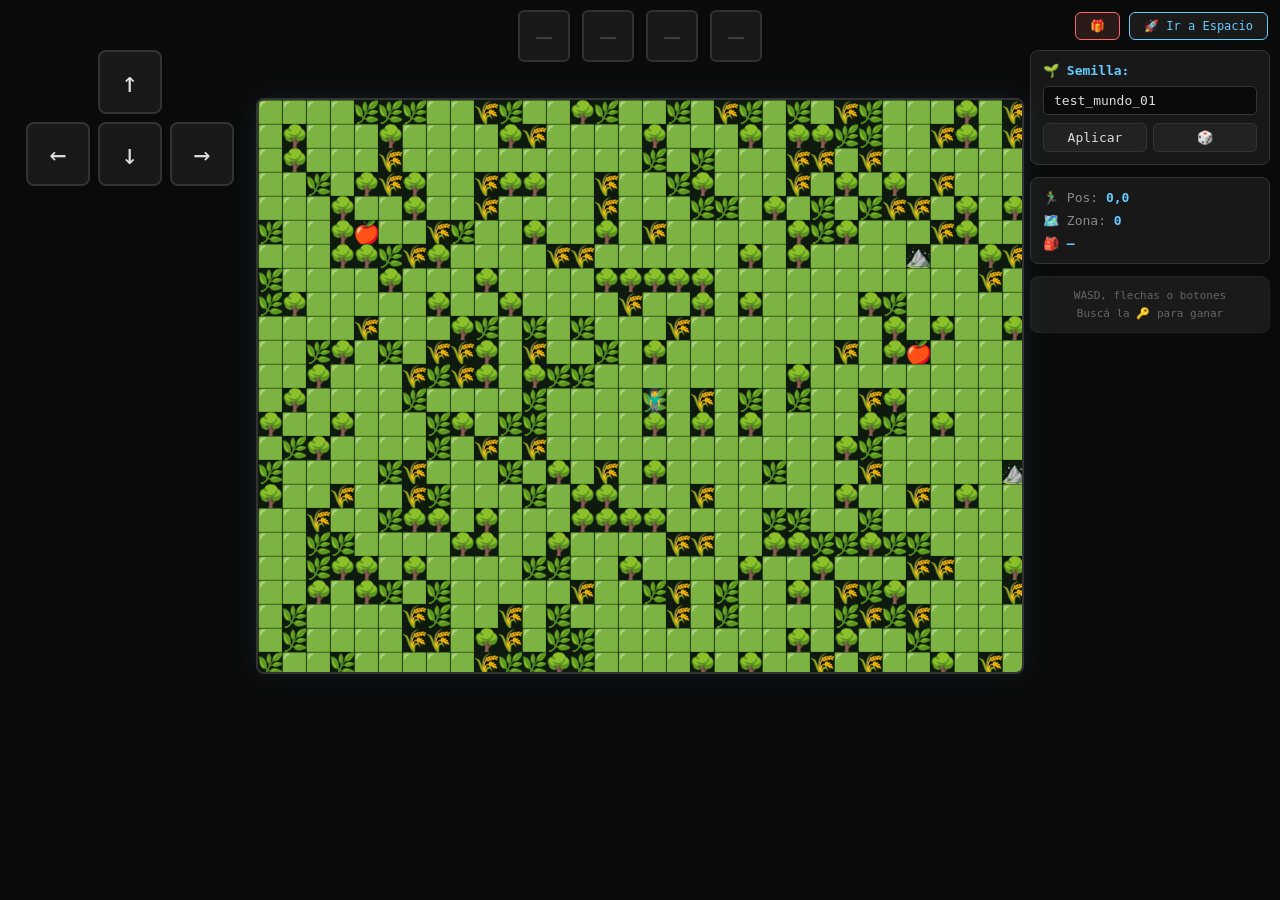
==== index.html @ f00f6231 "v2.4.2-alpha: sistema de efectos visuales genéricos" ====
<!DOCTYPE html>
<html lang="es">
<head>
<meta charset="UTF-8">
<title>Roguelike · v2.0-alpha</title>
<link rel="stylesheet" href="css/estilo.css">
</head>
<body>
<button id="btn-tema" title="Cambiar tema">🌍 Tema: Tierra</button>
<button id="btn-cheat" title="Cheat: cargar/limpiar equipables">🎁</button>

<!-- ═══════════════════════════════════════════════════════════ -->
<!--  LAYOUT PRINCIPAL: 3 columnas (20% / 60% / 20%)             -->
<!-- ═══════════════════════════════════════════════════════════ -->
<div id="layout">

  <!-- ─── Columna izquierda: botones de movimiento ─── -->
  <div id="col-izquierda">
    <div id="botones-movimiento">
      <div class="fila">
        <button class="btn-mover" data-dir="arriba">↑</button>
      </div>
      <div class="fila">
        <button class="btn-mover" data-dir="izquierda">←</button>
        <button class="btn-mover" data-dir="abajo">↓</button>
        <button class="btn-mover" data-dir="derecha">→</button>
      </div>
    </div>
  </div>

  <!-- ─── Columna centro: objetos arriba, mapa, barra abajo ─── -->
  <div id="col-centro">

    <!-- Slots de objetos equipados (arriba del mapa) -->
    <div id="slots-equipados">
      <div class="slot-equipado" id="slot-hacha">—</div>
      <div class="slot-equipado" id="slot-pico">—</div>
      <div class="slot-equipado" id="slot-linterna">—</div>
      <div class="slot-equipado" id="slot-barco">—</div>
    </div>

          <!-- Barra de stamina (rotura) -->
    <div id="barra-stamina">
      <div id="barra-stamina-relleno"></div>
    </div>

    <!-- Mapa (viewport) -->
    <div id="pantalla">
      <div id="mapa"></div>
      <div id="jugador-fijo"></div>
    </div>

  </div>

  <!-- ─── Columna derecha: semilla + HUD ─── -->
  <div id="col-derecha">

    <!-- Semilla -->
    <div id="controles-semilla">
      <label>🌱 Semilla:</label>
      <input id="input-semilla" type="text" value="test_mundo_01" size="18">
      <div class="botones-semilla">
        <button id="btn-aplicar">Aplicar</button>
        <button id="btn-random">🎲</button>
      </div>
    </div>

    <!-- HUD -->
    <div id="hud">
      <div>🏃‍♂️ Pos: <strong id="pos">0,0</strong></div>
      <div>🗺️ Zona: <strong id="zona">0</strong></div>
      <div>🎒 <strong id="inventario">—</strong></div>
    </div>

    <div id="ayuda">
  WASD, flechas o botones<br>
  <span id="ayuda-objetivo"></span>
</div>

  </div>

</div>

<!-- Overlay -->
<div id="overlay">
  <div class="titulo" id="ovTitulo"></div>
  <div class="subtitulo" id="ovSubtitulo"></div>
</div>

<script src="js/core/temas/tema-tierra.js"></script>
<script src="js/core/temas/tema-espacio.js"></script>
<script src="js/core/config.js"></script>
<script src="js/core/ruido.js"></script>
<script src="js/core/tiles.js"></script>
<script src="js/core/rng.js"></script>
<script src="js/world/biomas.js"></script>
<script src="js/world/mundo.js"></script>
<script src="js/systems/camara.js"></script>
<script src="js/core/estado.js"></script>
<script src="js/world/chunks.js"></script>
<script src="js/entities/items.js"></script>
<script src="js/entities/mobs.js"></script>
<script src="js/entities/enemigos.js"></script>
<script src="js/systems/efectos.js"></script>
<script src="js/ui/render.js"></script>
<script src="js/systems/ia.js"></script>
<script src="js/entities/jugador.js"></script>
<script src="js/ui/victoria.js"></script>
<script src="js/core/input.js"></script>
<script src="js/systems/rotura.js"></script>
<script src="js/systems/barco.js"></script>
<script src="js/systems/cheats.js"></script>
<script src="js/main.js"></script>

</body>
</html>
---- css/estilo.css ----
/* ═══════════════════════════════════════════════════════════════
   ESTILOS · Game_RPG
   ═══════════════════════════════════════════════════════════════ */

* { box-sizing: border-box; margin: 0; padding: 0; }

body {
  background: #0a0a0a;
  color: #ddd;
  font-family: monospace;
  min-height: 100vh;
  padding: 10px;
}

/* ═══════════════════════════════════════════════════════════════
   LAYOUT PRINCIPAL (3 columnas: 20% / 60% / 20%)
   ═══════════════════════════════════════════════════════════════ */
#layout {
  display: flex;
  gap: 12px;
  align-items: flex-start;
  justify-content: center;
  min-height: calc(100vh - 20px);
}

#col-izquierda {
  width: 20%;
  display: flex;
  align-items: center;
  justify-content: center;
  padding-top: 40px;
}

#col-centro {
  width: 60%;
  display: flex;
  flex-direction: column;
  align-items: center;
  gap: 12px;
}

#col-derecha {
  width: 20%;
  display: flex;
  flex-direction: column;
  gap: 12px;
  padding-top: 40px;
}

/* ═══════════════════════════════════════════════════════════════
   BOTONES DE MOVIMIENTO (rombo: ↑ arriba, ← ↓ → abajo)
   ═══════════════════════════════════════════════════════════════ */
#botones-movimiento {
  display: flex;
  flex-direction: column;
  align-items: center;
  gap: 8px;
}

#botones-movimiento .fila {
  display: flex;
  gap: 8px;
}

.btn-mover {
  width: 64px;
  height: 64px;
  background: #181818;
  color: #ddd;
  border: 2px solid #333;
  border-radius: 8px;
  font-size: 28px;
  font-family: monospace;
  cursor: pointer;
  transition: all 0.1s;
  user-select: none;
  display: flex;
  align-items: center;
  justify-content: center;
}

.btn-mover:hover {
  background: #2a2a2a;
  border-color: #6cf;
}

.btn-mover:active,
.btn-mover.activo {
  background: #2a2a2a;
  border-color: #6cf;
  color: #6cf;
  box-shadow: 0 0 12px rgba(100,200,255,0.6);
}

/* ═══════════════════════════════════════════════════════════════
   SLOTS DE EQUIPADOS (arriba del mapa)
   ═══════════════════════════════════════════════════════════════ */
#slots-equipados {
  display: flex;
  gap: 12px;
  justify-content: center;
}

.slot-equipado {
  width: 52px;
  height: 52px;
  background: #181818;
  border: 2px solid #333;
  border-radius: 6px;
  display: flex;
  align-items: center;
  justify-content: center;
  font-size: 26px;
  color: #444;
  transition: all 0.15s;
}

.slot-equipado.tiene {
  border-color: #6cf;
  box-shadow: 0 0 8px rgba(100,200,255,0.4);
  color: #ddd;
}

/* ═══════════════════════════════════════════════════════════════
   PANTALLA DEL MAPA
   ═══════════════════════════════════════════════════════════════ */

/* ═══════════════════════════════════════════════════════════════
   BARRA DE OBJETIVOS (abajo del mapa)
   ═══════════════════════════════════════════════════════════════ */
#barra-objetivos {
  display: flex;
  align-items: center;
  gap: 8px;
  font-size: 14px;
  color: #888;
  user-select: none;
}

#barra-objetivos .flecha {
  font-size: 20px;
  color: #f4a;
  min-width: 30px;
  text-align: center;
  opacity: 0;
  transition: opacity 0.2s;
}

#barra-objetivos .flecha.visible { opacity: 1; }

#barra-objetivos .slots {
  display: flex;
  gap: 4px;
}

#barra-objetivos .slot {
  width: 42px;
  height: 42px;
  background: #181818;
  border: 1px solid #333;
  border-radius: 5px;
  display: flex;
  align-items: center;
  justify-content: center;
  font-size: 22px;
  position: relative;
  transition: all 0.15s;
}

#barra-objetivos .slot.actual {
  background: #2a2a2a;
  border-color: #6cf;
  box-shadow: 0 0 8px rgba(100,200,255,0.4);
}

#barra-objetivos .slot.fuera {
  background: transparent;
  border-color: #1a1a1a;
  opacity: 0.3;
}

#barra-objetivos .slot .num {
  position: absolute;
  top: -8px;
  left: 50%;
  transform: translateX(-50%);
  font-size: 10px;
  color: #666;
  background: #0a0a0a;
  padding: 0 4px;
}

#barra-objetivos .slot.visitada::after {
  content: "";
  position: absolute;
  bottom: 3px;
  left: 50%;
  transform: translateX(-50%);
  width: 4px;
  height: 4px;
  background: #6cf;
  border-radius: 50%;
  opacity: 0.6;
}

/* ═══════════════════════════════════════════════════════════════
   CONTROLES DE SEMILLA (panel derecho)
   ═══════════════════════════════════════════════════════════════ */
#controles-semilla {
  display: flex;
  flex-direction: column;
  gap: 8px;
  padding: 12px;
  background: #181818;
  border: 1px solid #333;
  border-radius: 8px;
  font-size: 13px;
  color: #aaa;
}

#controles-semilla label {
  font-weight: bold;
  color: #6cf;
}

#controles-semilla input {
  background: #0a0a0a;
  color: #ddd;
  border: 1px solid #333;
  border-radius: 5px;
  padding: 6px 10px;
  font-family: monospace;
  font-size: 13px;
  width: 100%;
}

#controles-semilla input:focus {
  outline: none;
  border-color: #6cf;
  box-shadow: 0 0 6px rgba(100,200,255,0.4);
}

#controles-semilla .botones-semilla {
  display: flex;
  gap: 6px;
}

#controles-semilla button {
  flex: 1;
  background: #222;
  color: #ddd;
  border: 1px solid #333;
  border-radius: 5px;
  padding: 6px 12px;
  font-family: monospace;
  font-size: 13px;
  cursor: pointer;
  transition: all 0.15s;
}

#controles-semilla button:hover {
  background: #2a2a2a;
  border-color: #6cf;
  color: #6cf;
}

/* ═══════════════════════════════════════════════════════════════
   HUD (panel derecho)
   ═══════════════════════════════════════════════════════════════ */
#hud {
  display: flex;
  flex-direction: column;
  gap: 8px;
  padding: 12px;
  background: #181818;
  border: 1px solid #333;
  border-radius: 8px;
  font-size: 13px;
  color: #888;
}

#hud strong { color: #6cf; }

/* ═══════════════════════════════════════════════════════════════
   AYUDA (panel derecho)
   ═══════════════════════════════════════════════════════════════ */
#ayuda {
  padding: 10px;
    background: #1a1a1a;
  border: 1px solid #222;
  border-radius: 8px;
  font-size: 11px;
  color: #666;
  line-height: 1.6;
  text-align: center;
}

/* ═══════════════════════════════════════════════════════════════
   OVERLAY (transiciones, victoria, batalla)
   ═══════════════════════════════════════════════════════════════ */
#overlay {
  position: fixed;
  inset: 0;
  background: rgba(0,0,0,0.85);
  display: none;
  align-items: center;
  justify-content: center;
  flex-direction: column;
  z-index: 100;
  color: #fff;
  gap: 15px;
}

#overlay.visible { display: flex; }
#overlay .titulo    { font-size: 42px; }
#overlay .subtitulo { font-size: 18px; color: #aaa; }

/* ═══════════════════════════════════════════════════════════════
   BARRA DE STAMINA (ROTURA)
   ═══════════════════════════════════════════════════════════════ */
#barra-stamina {
  width: 100%;
  height: 12px;
  background: #181818;
  border: 2px solid #333;
  border-radius: 6px;
  overflow: hidden;
  visibility: hidden;   /* invisible pero ocupa espacio */
  opacity: 0;
  transition: opacity 0.15s;
}

#barra-stamina.visible {
  visibility: visible;
  opacity: 1;
}

#barra-stamina-relleno {
  height: 100%;
  width: 100%;
  background: linear-gradient(90deg, #6cf, #4a9);
  transition: width 0.05s linear;
}

/* ═══════════════════════════════════════════════════════════════
   VIEWPORT DEL MAPA (chunks 2D + cámara fluida)
   ═══════════════════════════════════════════════════════════════ */
#pantalla {
  position: relative;
  overflow: hidden;
  background: #111;
  border: 2px solid #333;
  border-radius: 8px;
  box-shadow: 0 0 30px rgba(100,200,255,0.1);
}

#mapa {
  position: absolute;
  top: 0;
  left: 0;
  display: grid;
  user-select: none;
  -webkit-user-select: none;
  will-change: transform;
}

#mapa .tile {
  display: flex;
  align-items: center;
  justify-content: center;
}

#jugador-fijo {
  position: absolute;
  display: flex;
  align-items: center;
  justify-content: center;
  pointer-events: none;
  z-index: 10;
  text-shadow: 0 0 6px rgba(100,200,255,0.8);
  user-select: none;
  -webkit-user-select: none;
}

#btn-tema {
  position: fixed;
  top: 12px;
  right: 12px;
  z-index: 1000;
  background: #1a1a1a;
  border: 1px solid #6cf;
  color: #6cf;
  padding: 6px 14px;
  border-radius: 6px;
  font-family: monospace;
  font-size: 12px;
  cursor: pointer;
  transition: all 0.15s;
}
#btn-tema:hover {
  background: #6cf;
  color: #0a0a0a;
  box-shadow: 0 0 10px rgba(102, 204, 255, 0.6);
}

#btn-cheat {
  position: fixed;
  top: 12px;
  right: 160px;
  z-index: 1000;
  background: #2a1a1a;
  border: 1px solid #f66;
  color: #f66;
  padding: 6px 14px;
  border-radius: 6px;
  font-family: monospace;
  font-size: 12px;
  cursor: pointer;
  transition: all 0.15s;
}
#btn-cheat:hover {
  background: #f66;
  color: #0a0a0a;
  box-shadow: 0 0 10px rgba(255, 102, 102, 0.6);
}

/* ═══════════════════════════════════════════════════════════════
   EFECTOS VISUALES GENÉRICOS (v2.4.2-alpha)
   ─────────────────────────────────────────────────────────────────
   Aplicados por el sistema de efectos (js/systems/efectos.js).
   El render consulta los efectos activos por coordenada (wx, wy)
   y agrega la clase CSS correspondiente a la celda.

   Clases disponibles:
     .efecto-ataque      → vibrar + parpadeo + destello rojo (~0.5s)
     .efecto-golpe       → vibrar + parpadeo lento (~1s)
     .efecto-recoger     → parpadeo rápido (0.3s)
     .efecto-danio       → vibrar + parpadeo + destello rojo (~0.5s)
     .efecto-glow        → halo celeste permanente
     .efecto-pulse       → pulsación permanente
   ═══════════════════════════════════════════════════════════════ */

/* ─── Vibrar: usa --vibrar-intensity (default 1) ─── */
@keyframes vibrar {
  0%, 100% { transform: translateX(0); }
  25%      { transform: translateX(calc(-4px * var(--vibrar-intensity, 1))); }
  75%      { transform: translateX(calc(4px * var(--vibrar-intensity, 1))); }
}

/* ─── Parpadeo: opacity ─── */
@keyframes parpadeo {
  0%, 100% { opacity: 1; }
  50%      { opacity: 0.2; }
}

/* ─── Destello rojo (daño / ataque) ─── */
@keyframes destello-rojo {
  0%   { filter: drop-shadow(0 0 0 red) brightness(1); }
  25%  { filter: drop-shadow(0 0 14px red) brightness(2); }
  50%  { filter: drop-shadow(0 0 0 red) brightness(1); }
  75%  { filter: drop-shadow(0 0 14px red) brightness(2); }
  100% { filter: drop-shadow(0 0 0 red) brightness(1); }
}

/* ─── Pulse (efectos permanentes) ─── */
@keyframes pulse {
  0%, 100% { transform: scale(1); }
  50%      { transform: scale(1.3); }
}

/* ─── Combinación: ATAQUE ─── */
.efecto-ataque {
  animation:
    vibrar 0.16s ease-in-out 3,
    parpadeo 0.16s ease-in-out 3,
    destello-rojo 0.5s ease-in-out;
  --vibrar-intensity: 1.5;
}

/* ─── Combinación: GOLPE (talar/picar) ─── */
.efecto-golpe {
  animation:
    vibrar 0.3s ease-in-out 3,
    parpadeo 0.3s ease-in-out 3;
  --vibrar-intensity: 1;
}

/* ─── Combinación: RECOGER ─── */
.efecto-recoger {
  animation: parpadeo 0.15s ease-in-out 2;
}

/* ─── Combinación: DAÑO AL JUGADOR ─── */
.efecto-danio {
  animation:
    vibrar 0.16s ease-in-out 3,
    parpadeo 0.16s ease-in-out 3,
    destello-rojo 0.5s ease-in-out;
  --vibrar-intensity: 1.8;
}

/* ─── Efectos permanentes ─── */
.efecto-glow {
  text-shadow: 0 0 8px #6cf, 0 0 16px #6cf, 0 0 24px #6cf;
}

.efecto-pulse {
  animation: pulse 1.2s ease-in-out infinite;
}

/* ═══════════════════════════════════════════════════════════════
   v2.4.2-alpha · Vibración suave + efecto de golpe en bucle
   ═══════════════════════════════════════════════════════════════ */

/* Vibrar más sutil: máximo 2px */
@keyframes vibrar-random {
  0%   { transform: translate(0, 0); }
  10%  { transform: translate(-2px, 1px); }
  20%  { transform: translate(2px, -1px); }
  30%  { transform: translate(-1px, 2px); }
  40%  { transform: translate(2px, -1px); }
  50%  { transform: translate(-2px, 1px); }
  60%  { transform: translate(1px, -2px); }
  70%  { transform: translate(-2px, 1px); }
  80%  { transform: translate(2px, -1px); }
  90%  { transform: translate(-1px, 2px); }
  100% { transform: translate(0, 0); }
}

/* ─── GOLPE (talar/picar) en bucle ───
   Se aplica al iniciar la rotura y se quita al terminar/cancelar.
   La animación se mantiene hasta que se quita la clase. */
.efecto-golpe-loop {
  animation:
    vibrar-random 0.4s ease-in-out infinite,
    parpadeo 0.4s ease-in-out infinite;
}

/* ─── Efectos de un solo uso (ataque, daño, etc.) ─── */
.efecto-ataque {
  animation:
    vibrar-random 0.16s ease-in-out 3,
    parpadeo 0.16s ease-in-out 3,
    destello-rojo 0.5s ease-in-out;
}
.efecto-danio {
  animation:
    vibrar-random 0.16s ease-in-out 3,
    parpadeo 0.16s ease-in-out 3,
    destello-rojo 0.5s ease-in-out;
}
.efecto-recoger {
  animation: parpadeo 0.15s ease-in-out 2;
}
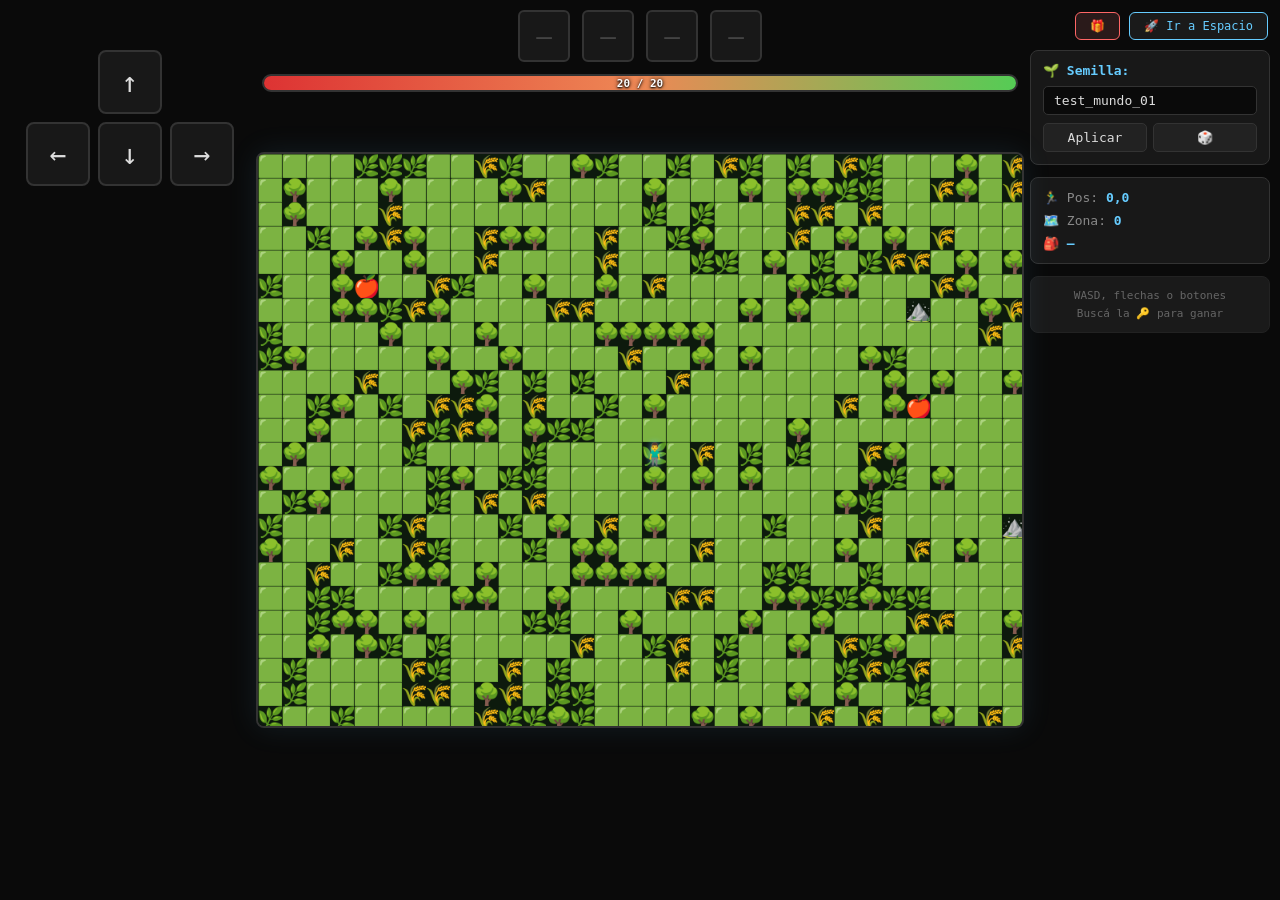
==== commit ac4bbcc4: "Preparado de interfaz de pelea" ====
--- a/index.html
+++ b/index.html
@@ -38,6 +38,17 @@
       <div class="slot-equipado" id="slot-linterna">—</div>
       <div class="slot-equipado" id="slot-barco">—</div>
     </div>
+
+<!-- Barra de HP (F28 · v2.5-alpha) -->
+<div id="barra-hp">
+  <div id="barra-hp-relleno"></div>
+  <span id="barra-hp-texto">20 / 20</span>
+</div>
+
+<!-- Barra de stamina (rotura) -->
+<div id="barra-stamina">
+  <div id="barra-stamina-relleno"></div>
+</div>
 
           <!-- Barra de stamina (rotura) -->
     <div id="barra-stamina">
--- a/css/estilo.css
+++ b/css/estilo.css
@@ -551,4 +551,133 @@
 }
 .efecto-recoger {
   animation: parpadeo 0.15s ease-in-out 2;
+}
+
+/* ═══════════════════════════════════════════════════════════════
+   BARRA DE HP (v2.5-alpha · F28)
+   ═══════════════════════════════════════════════════════════════ */
+#barra-hp {
+  width: 100%;
+  height: 18px;
+  background: #181818;
+  border: 2px solid #333;
+  border-radius: 9px;
+  overflow: hidden;
+  position: relative;
+  display: flex;
+  align-items: center;
+  justify-content: center;
+}
+
+#barra-hp-relleno {
+  position: absolute;
+  top: 0;
+  left: 0;
+  height: 100%;
+  width: 100%;
+  background: linear-gradient(90deg, #d33, #e85, #5c5);
+  transition: width 0.3s ease-out;
+  z-index: 1;
+}
+
+#barra-hp-texto {
+  position: relative;
+  z-index: 2;
+  font-family: monospace;
+  font-size: 11px;
+  font-weight: bold;
+  color: #fff;
+  text-shadow: 0 1px 2px #000, 0 0 4px #000;
+  pointer-events: none;
+  user-select: none;
+}
+
+/* ═══════════════════════════════════════════════════════════════
+   BARRA DE TIMING (v2.5-alpha · F28)
+   ═══════════════════════════════════════════════════════════════ */
+#barra-timing-overlay {
+  position: fixed;
+  inset: 0;
+  background: rgba(0, 0, 0, 0.7);
+  display: flex;
+  align-items: center;
+  justify-content: center;
+  z-index: 500;
+  font-family: monospace;
+  cursor: pointer;
+}
+
+#barra-timing-panel {
+  background: #111;
+  border: 2px solid #6cf;
+  border-radius: 12px;
+  padding: 24px 32px;
+  box-shadow: 0 0 32px rgba(102, 204, 255, 0.4);
+  min-width: 440px;
+  text-align: center;
+  transition: border-color 0.2s, box-shadow 0.2s;
+}
+
+#barra-timing-panel.perfecto {
+  border-color: #5c5;
+  box-shadow: 0 0 32px rgba(85, 204, 85, 0.7);
+}
+
+#barra-timing-panel.aceptable {
+  border-color: #e85;
+  box-shadow: 0 0 32px rgba(238, 136, 85, 0.7);
+}
+
+#barra-timing-panel.fallo {
+  border-color: #d33;
+  box-shadow: 0 0 32px rgba(221, 51, 51, 0.7);
+}
+
+#barra-timing-titulo {
+  font-size: 16px;
+  color: #6cf;
+  margin-bottom: 20px;
+  text-shadow: 0 0 8px rgba(102, 204, 255, 0.4);
+  font-weight: bold;
+}
+
+#barra-timing-barra {
+  position: relative;
+  width: 100%;
+  height: 40px;
+  background: #0a0a0a;
+  border: 2px solid #333;
+  border-radius: 6px;
+  overflow: hidden;
+  margin-bottom: 14px;
+  display: flex;
+}
+
+#barra-timing-barra .zona {
+  height: 100%;
+}
+
+.zona.roja-izq    { width: 25%; background: rgba(221, 51, 51, 0.6); }
+.zona.naranja-izq { width: 15%; background: rgba(238, 136, 85, 0.7); }
+.zona.verde       { width: 20%; background: rgba(85, 204, 85, 0.8); }
+.zona.naranja-der { width: 15%; background: rgba(238, 136, 85, 0.7); }
+.zona.roja-der    { width: 25%; background: rgba(221, 51, 51, 0.6); }
+
+#barra-timing-marcador {
+  position: absolute;
+  top: 0;
+  width: 4px;
+  height: 100%;
+  background: #fff;
+  box-shadow: 0 0 8px #fff, 0 0 16px #6cf;
+  left: 0%;
+  transform: translateX(-2px);
+  pointer-events: none;
+}
+
+#barra-timing-hint {
+  font-size: 10px;
+  color: #888;
+  text-transform: uppercase;
+  letter-spacing: 2px;
 }
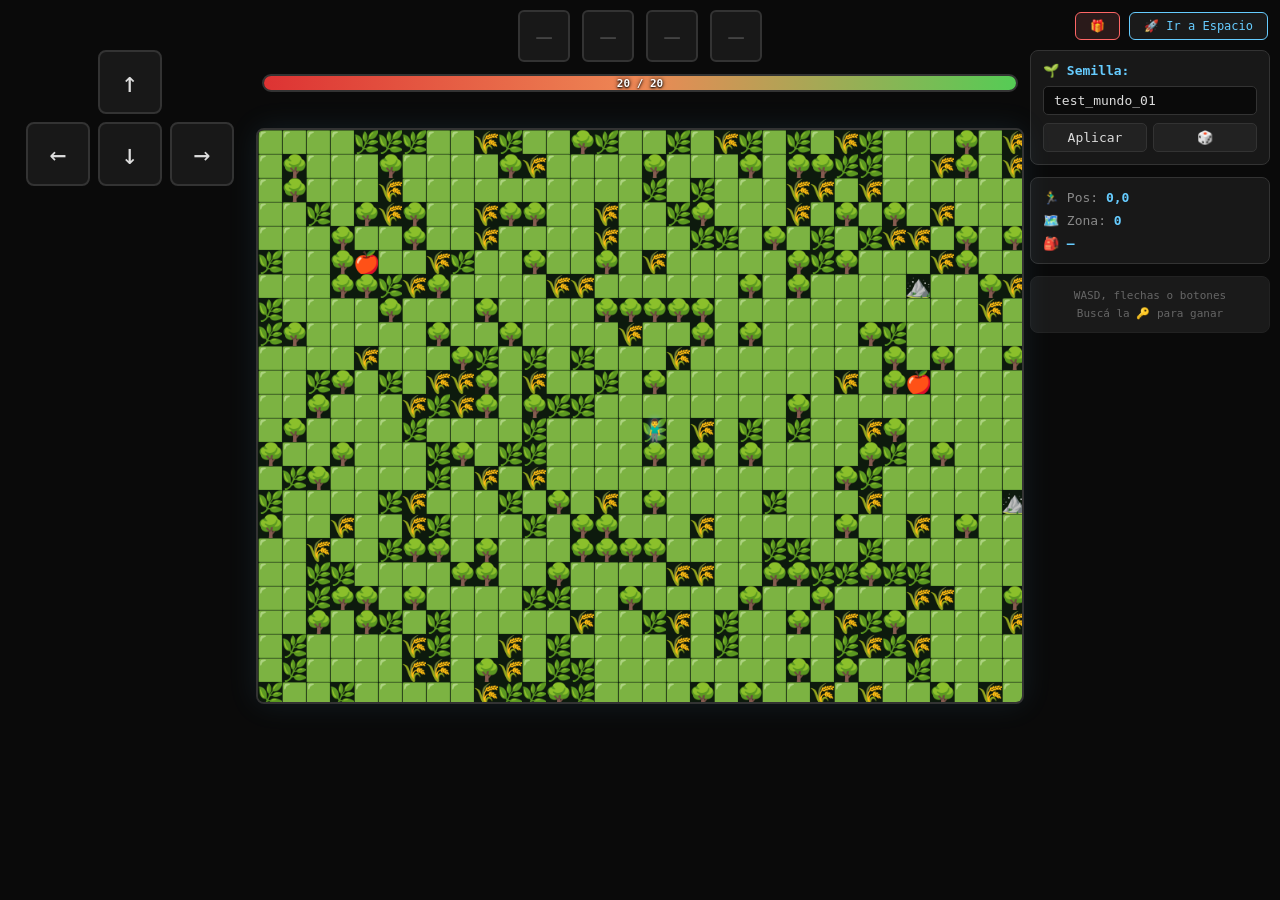
==== commit 11803708: "fix(F28.1): resuelve B6-B9 y actualiza docs a v2.5.1-alpha" ====
--- a/index.html
+++ b/index.html
@@ -2,7 +2,7 @@
 <html lang="es">
 <head>
 <meta charset="UTF-8">
-<title>Roguelike · v2.0-alpha</title>
+<title>Roguelike · v2.5.1-alpha</title>
 <link rel="stylesheet" href="css/estilo.css">
 </head>
 <body>
@@ -49,11 +49,6 @@
 <div id="barra-stamina">
   <div id="barra-stamina-relleno"></div>
 </div>
-
-          <!-- Barra de stamina (rotura) -->
-    <div id="barra-stamina">
-      <div id="barra-stamina-relleno"></div>
-    </div>
 
     <!-- Mapa (viewport) -->
     <div id="pantalla">
@@ -113,9 +108,12 @@
 <script src="js/entities/mobs.js"></script>
 <script src="js/entities/enemigos.js"></script>
 <script src="js/systems/efectos.js"></script>
+<script src="js/systems/barra-timing.js"></script>
 <script src="js/ui/render.js"></script>
 <script src="js/systems/ia.js"></script>
 <script src="js/entities/jugador.js"></script>
+<script src="js/ui/combate-ui.js"></script>
+<script src="js/systems/combate.js"></script>
 <script src="js/ui/victoria.js"></script>
 <script src="js/core/input.js"></script>
 <script src="js/systems/rotura.js"></script>
--- a/css/estilo.css
+++ b/css/estilo.css
@@ -604,7 +604,7 @@
   justify-content: center;
   z-index: 500;
   font-family: monospace;
-  cursor: pointer;
+  pointer-events: none;
 }
 
 #barra-timing-panel {
@@ -613,6 +613,8 @@
   border-radius: 12px;
   padding: 24px 32px;
   box-shadow: 0 0 32px rgba(102, 204, 255, 0.4);
+  pointer-events: auto;
+  cursor: pointer;
   min-width: 440px;
   text-align: center;
   transition: border-color 0.2s, box-shadow 0.2s;
@@ -680,4 +682,197 @@
   color: #888;
   text-transform: uppercase;
   letter-spacing: 2px;
+}
+/* ═══════════════════════════════════════════════════════════════
+   OVERLAY DE COMBATE (v2.5-alpha · F28 fase 4)
+   ═══════════════════════════════════════════════════════════════ */
+#combate-overlay {
+  position: fixed;
+  inset: 0;
+  background: rgba(0, 0, 0, 0.85);
+  display: flex;
+  align-items: center;
+  justify-content: center;
+  z-index: 400;
+  font-family: monospace;
+}
+
+#combate-panel {
+  background: #111;
+  border: 2px solid #6cf;
+  border-radius: 12px;
+  padding: 20px 28px;
+  box-shadow: 0 0 40px rgba(102, 204, 255, 0.4);
+  min-width: 560px;
+  max-width: 720px;
+  display: flex;
+  flex-direction: column;
+  gap: 20px;
+}
+
+/* ─── Header ─── */
+#combate-header {
+  display: flex;
+  justify-content: space-between;
+  align-items: center;
+  padding-bottom: 12px;
+  border-bottom: 1px solid #333;
+}
+
+#combate-titulo {
+  font-size: 18px;
+  color: #6cf;
+  font-weight: bold;
+  letter-spacing: 3px;
+  text-shadow: 0 0 8px rgba(102, 204, 255, 0.5);
+}
+
+#combate-btn-huir {
+  background: #1a1a1a;
+  border: 1px solid #f66;
+  color: #f66;
+  padding: 6px 14px;
+  border-radius: 6px;
+  font-family: monospace;
+  font-size: 12px;
+  cursor: pointer;
+  transition: all 0.15s;
+}
+
+#combate-btn-huir:hover {
+  background: #f66;
+  color: #0a0a0a;
+  box-shadow: 0 0 12px rgba(255, 102, 102, 0.6);
+}
+
+/* ─── Paneles jugador vs mob ─── */
+#combate-paneles {
+  display: flex;
+  align-items: center;
+  justify-content: space-around;
+  gap: 20px;
+}
+
+.combate-panel-lado {
+  flex: 1;
+  display: flex;
+  flex-direction: column;
+  align-items: center;
+  gap: 8px;
+  padding: 16px;
+  background: #0a0a0a;
+  border: 1px solid #333;
+  border-radius: 8px;
+}
+
+.combate-emoji {
+  font-size: 56px;
+  line-height: 1;
+  text-shadow: 0 0 12px rgba(102, 204, 255, 0.4);
+}
+
+.combate-nombre {
+  font-size: 13px;
+  color: #aaa;
+  text-transform: uppercase;
+  letter-spacing: 2px;
+}
+
+.combate-barra-hp {
+  width: 100%;
+  height: 14px;
+  background: #181818;
+  border: 2px solid #333;
+  border-radius: 7px;
+  overflow: hidden;
+}
+
+.combate-barra-hp-relleno {
+  height: 100%;
+  width: 100%;
+  background: linear-gradient(90deg, #d33, #e85, #5c5);
+  transition: width 0.3s ease-out;
+}
+
+.combate-hp-texto {
+  font-size: 12px;
+  color: #ddd;
+  font-weight: bold;
+}
+
+#combate-vs {
+  font-size: 28px;
+  color: #f4a;
+  font-weight: bold;
+  text-shadow: 0 0 12px rgba(255, 68, 170, 0.6);
+}
+
+/* ─── Mensaje ─── */
+#combate-mensaje {
+  text-align: center;
+  font-size: 14px;
+  color: #6cf;
+  padding: 12px;
+  background: #0a0a0a;
+  border: 1px solid #333;
+  border-radius: 6px;
+  min-height: 44px;
+  display: flex;
+  align-items: center;
+  justify-content: center;
+}
+
+/* ─── Contenedor del timing (futuro) ─── */
+#combate-timing-container {
+  min-height: 0;
+  /* Cuando se implemente F28 fase 5, se inyecta la barra acá */
+}
+/* ═══════════════════════════════════════════════════════════════
+   CONFIRMACIÓN DE HUIDA (F28)
+   ═══════════════════════════════════════════════════════════════ */
+#combate-confirmar-huida {
+  display: flex;
+  align-items: center;
+  gap: 12px;
+  justify-content: center;
+  flex-wrap: wrap;
+}
+
+#combate-confirmar-huida span {
+  color: #f66;
+  font-weight: bold;
+  font-size: 14px;
+}
+
+#combate-confirmar-huida button {
+  padding: 6px 14px;
+  border-radius: 6px;
+  font-family: monospace;
+  font-size: 12px;
+  cursor: pointer;
+  transition: all 0.15s;
+}
+
+.btn-combate-si {
+  background: #1a1a1a;
+  border: 1px solid #f66;
+  color: #f66;
+}
+
+.btn-combate-si:hover {
+  background: #f66;
+  color: #0a0a0a;
+  box-shadow: 0 0 12px rgba(255, 102, 102, 0.6);
+}
+
+.btn-combate-no {
+  background: #1a1a1a;
+  border: 1px solid #6cf;
+  color: #6cf;
+}
+
+.btn-combate-no:hover {
+  background: #6cf;
+  color: #0a0a0a;
+  box-shadow: 0 0 12px rgba(102, 204, 255, 0.6);
 }
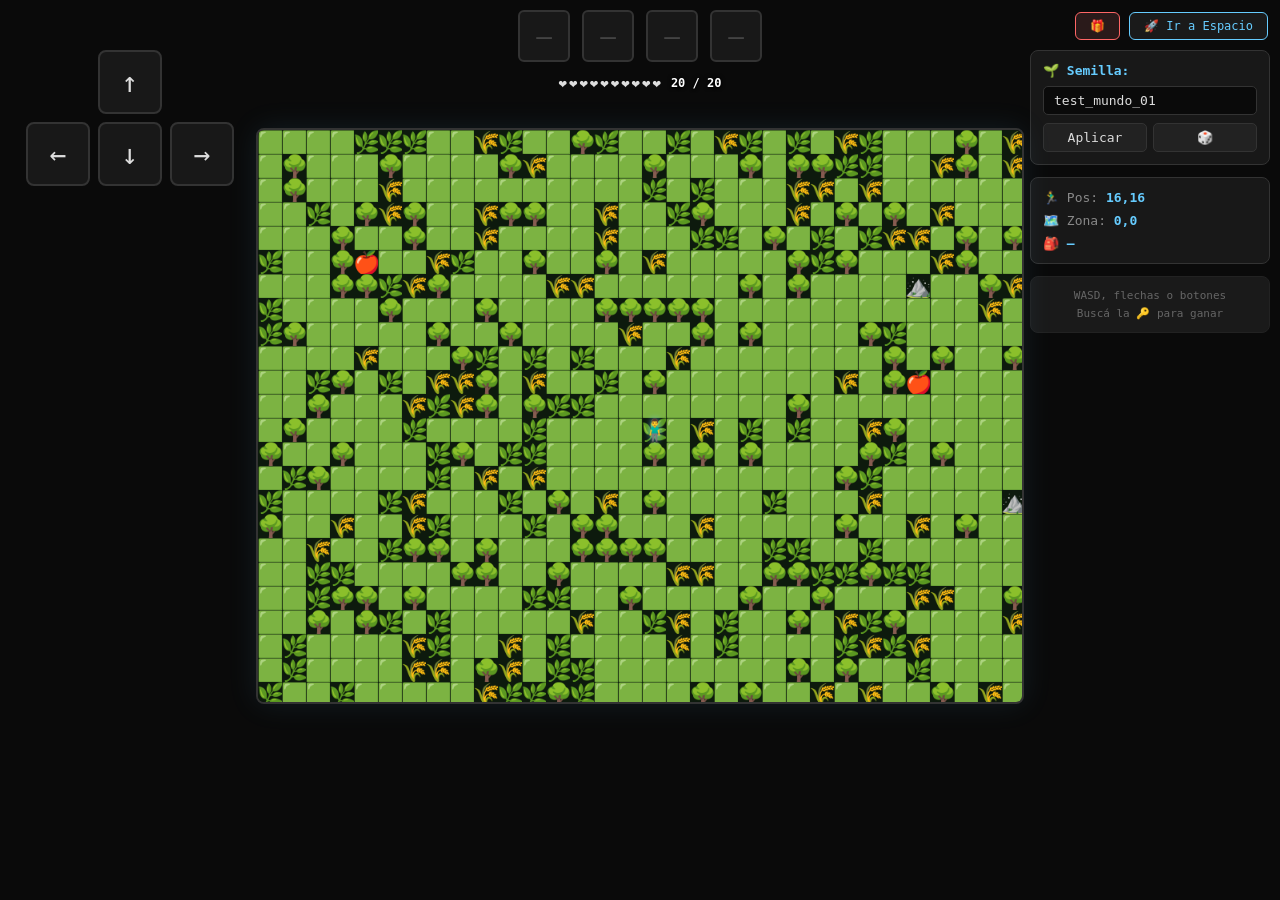
==== commit 61f75057: "feat(F28): completa fases 7-9, corazones y manzanas curativas" ====
--- a/index.html
+++ b/index.html
@@ -2,7 +2,7 @@
 <html lang="es">
 <head>
 <meta charset="UTF-8">
-<title>Roguelike · v2.5.1-alpha</title>
+<title>Roguelike · v2.6-alpha</title>
 <link rel="stylesheet" href="css/estilo.css">
 </head>
 <body>
@@ -39,10 +39,10 @@
       <div class="slot-equipado" id="slot-barco">—</div>
     </div>
 
-<!-- Barra de HP (F28 · v2.5-alpha) -->
-<div id="barra-hp">
-  <div id="barra-hp-relleno"></div>
-  <span id="barra-hp-texto">20 / 20</span>
+<!-- Corazones de HP (F28 fase 9) -->
+<div id="hp-corazones" aria-label="Vida del jugador">
+  <div id="hp-corazones-iconos"></div>
+  <span id="hp-corazones-numero">20 / 20</span>
 </div>
 
 <!-- Barra de stamina (rotura) -->
--- a/css/estilo.css
+++ b/css/estilo.css
@@ -554,45 +554,6 @@
 }
 
 /* ═══════════════════════════════════════════════════════════════
-   BARRA DE HP (v2.5-alpha · F28)
-   ═══════════════════════════════════════════════════════════════ */
-#barra-hp {
-  width: 100%;
-  height: 18px;
-  background: #181818;
-  border: 2px solid #333;
-  border-radius: 9px;
-  overflow: hidden;
-  position: relative;
-  display: flex;
-  align-items: center;
-  justify-content: center;
-}
-
-#barra-hp-relleno {
-  position: absolute;
-  top: 0;
-  left: 0;
-  height: 100%;
-  width: 100%;
-  background: linear-gradient(90deg, #d33, #e85, #5c5);
-  transition: width 0.3s ease-out;
-  z-index: 1;
-}
-
-#barra-hp-texto {
-  position: relative;
-  z-index: 2;
-  font-family: monospace;
-  font-size: 11px;
-  font-weight: bold;
-  color: #fff;
-  text-shadow: 0 1px 2px #000, 0 0 4px #000;
-  pointer-events: none;
-  user-select: none;
-}
-
-/* ═══════════════════════════════════════════════════════════════
    BARRA DE TIMING (v2.5-alpha · F28)
    ═══════════════════════════════════════════════════════════════ */
 #barra-timing-overlay {
@@ -875,4 +836,162 @@
   background: #6cf;
   color: #0a0a0a;
   box-shadow: 0 0 12px rgba(102, 204, 255, 0.6);
-}+}
+
+#combate-btn-huir:disabled {
+  background: #1a1a1a;
+  border-color: #444;
+  color: #666;
+  cursor: default;
+  box-shadow: none;
+}
+
+/* ---------------------------------------------------------------
+   CORAZONES DE HP + FEEDBACK DE COMBATE (F28 fase 9)
+   --------------------------------------------------------------- */
+#hp-corazones {
+  display: flex;
+  align-items: center;
+  justify-content: center;
+  gap: 10px;
+  min-height: 18px;
+  user-select: none;
+}
+
+#hp-corazones-iconos {
+  display: flex;
+  align-items: center;
+  justify-content: center;
+  gap: 2px;
+  font-size: 14px;
+  line-height: 1;
+}
+
+#hp-corazones-numero {
+  font-family: monospace;
+  font-size: 12px;
+  font-weight: bold;
+  color: #fff;
+  text-shadow: 0 1px 2px #000, 0 0 4px #000;
+  white-space: nowrap;
+}
+
+#hp-corazones-iconos .corazon {
+  transition: transform 0.2s ease, opacity 0.2s ease;
+}
+
+#hp-corazones-iconos .corazon.roto {
+  opacity: 0.9;
+}
+
+#hp-corazones-iconos .corazon.vacio {
+  opacity: 0.5;
+  filter: grayscale(1) drop-shadow(0 0 1px rgba(255, 255, 255, 0.45));
+}
+
+/* --- Muerte del mob --- */
+#combate-mob.combate-mob-muerto {
+  animation: combateMuerteMob 0.8s ease-in forwards;
+}
+
+#combate-mob.combate-mob-muerto .combate-emoji {
+  filter: grayscale(1);
+}
+
+@keyframes combateMuerteMob {
+  0%   { transform: scale(1); opacity: 1; }
+  30%  { transform: scale(1.08); opacity: 1; }
+  100% { transform: scale(0.82) rotate(-4deg); opacity: 0.2; }
+}
+
+/* --- Pantalla de derrota --- */
+#derrota-overlay {
+  position: fixed;
+  inset: 0;
+  z-index: 600;
+  display: flex;
+  align-items: center;
+  justify-content: center;
+  background: rgba(20, 0, 0, 0);
+  opacity: 0;
+  pointer-events: none;
+  transition: opacity 0.25s ease, background 0.25s ease;
+  font-family: monospace;
+}
+
+#derrota-overlay.visible {
+  opacity: 1;
+  background: rgba(20, 0, 0, 0.9);
+  pointer-events: auto;
+}
+
+#derrota-panel {
+  min-width: 360px;
+  padding: 32px 40px;
+  display: flex;
+  flex-direction: column;
+  align-items: center;
+  gap: 12px;
+  background: #111;
+  border: 2px solid #d33;
+  border-radius: 12px;
+  box-shadow: 0 0 48px rgba(221, 51, 51, 0.5);
+  transform: translateY(12px) scale(0.95);
+  transition: transform 0.25s ease;
+}
+
+#derrota-overlay.visible #derrota-panel {
+  transform: translateY(0) scale(1);
+}
+
+#derrota-icono {
+  font-size: 56px;
+  line-height: 1;
+}
+
+#derrota-titulo {
+  font-size: 32px;
+  font-weight: bold;
+  letter-spacing: 6px;
+  color: #f66;
+  text-shadow: 0 0 16px rgba(255, 102, 102, 0.6);
+}
+
+#derrota-mensaje {
+  font-size: 15px;
+  color: #ddd;
+  text-align: center;
+}
+
+#derrota-hp {
+  font-size: 13px;
+  color: #aaa;
+}
+
+#derrota-btn-reiniciar {
+  margin-top: 8px;
+  padding: 10px 22px;
+  background: #1a1a1a;
+  border: 1px solid #6cf;
+  border-radius: 8px;
+  color: #6cf;
+  font-family: monospace;
+  font-size: 14px;
+  font-weight: bold;
+  cursor: pointer;
+  transition: all 0.15s ease;
+}
+
+#derrota-btn-reiniciar:hover,
+#derrota-btn-reiniciar:focus {
+  background: #6cf;
+  color: #0a0a0a;
+  box-shadow: 0 0 16px rgba(102, 204, 255, 0.7);
+  outline: none;
+}
+
+#derrota-hint {
+  font-size: 10px;
+  color: #666;
+  letter-spacing: 1px;
+}
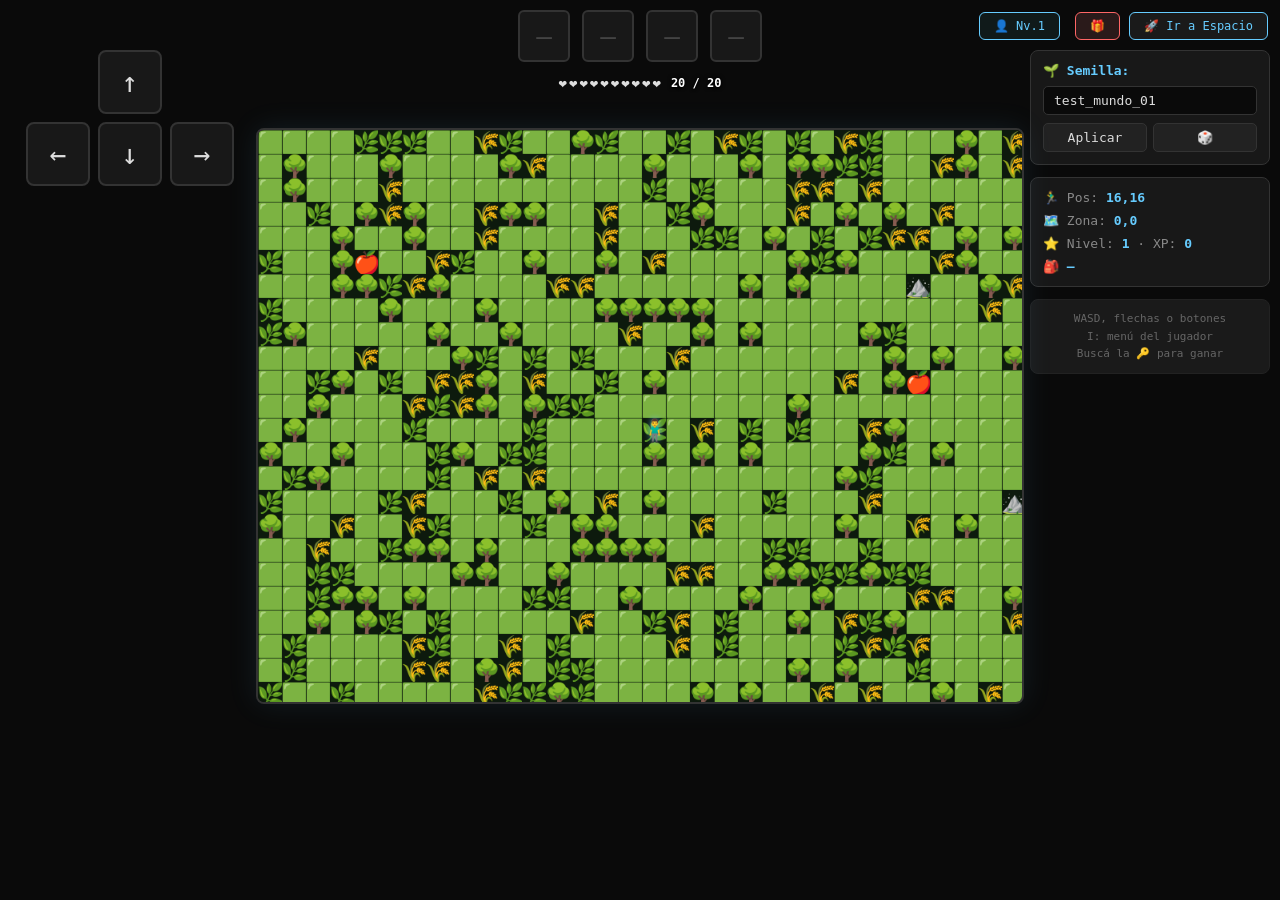
==== commit a79c4030: "feat(F30/F13): progresión, menú y loot por mob" ====
--- a/index.html
+++ b/index.html
@@ -2,12 +2,13 @@
 <html lang="es">
 <head>
 <meta charset="UTF-8">
-<title>Roguelike · v2.6-alpha</title>
+<title>Roguelike · v2.8-alpha</title>
 <link rel="stylesheet" href="css/estilo.css">
 </head>
 <body>
 <button id="btn-tema" title="Cambiar tema">🌍 Tema: Tierra</button>
 <button id="btn-cheat" title="Cheat: cargar/limpiar equipables">🎁</button>
+<button id="btn-jugador" title="Menú del jugador">👤 Nv.1</button>
 
 <!-- ═══════════════════════════════════════════════════════════ -->
 <!--  LAYOUT PRINCIPAL: 3 columnas (20% / 60% / 20%)             -->
@@ -75,11 +76,13 @@
     <div id="hud">
       <div>🏃‍♂️ Pos: <strong id="pos">0,0</strong></div>
       <div>🗺️ Zona: <strong id="zona">0</strong></div>
+      <div>⭐ Nivel: <strong id="nivel-jugador">1</strong> · XP: <strong id="xp-jugador">0</strong></div>
       <div>🎒 <strong id="inventario">—</strong></div>
     </div>
 
     <div id="ayuda">
   WASD, flechas o botones<br>
+  I: menú del jugador<br>
   <span id="ayuda-objetivo"></span>
 </div>
 
@@ -103,9 +106,11 @@
 <script src="js/world/mundo.js"></script>
 <script src="js/systems/camara.js"></script>
 <script src="js/core/estado.js"></script>
+<script src="js/systems/progresion.js"></script>
 <script src="js/world/chunks.js"></script>
 <script src="js/entities/items.js"></script>
 <script src="js/entities/mobs.js"></script>
+<script src="js/systems/loot.js"></script>
 <script src="js/entities/enemigos.js"></script>
 <script src="js/systems/efectos.js"></script>
 <script src="js/systems/barra-timing.js"></script>
@@ -114,6 +119,7 @@
 <script src="js/entities/jugador.js"></script>
 <script src="js/ui/combate-ui.js"></script>
 <script src="js/systems/combate.js"></script>
+<script src="js/ui/menu-jugador.js"></script>
 <script src="js/ui/victoria.js"></script>
 <script src="js/core/input.js"></script>
 <script src="js/systems/rotura.js"></script>
--- a/css/estilo.css
+++ b/css/estilo.css
@@ -569,6 +569,10 @@
 }
 
 #barra-timing-panel {
+  position: relative;
+  overflow: hidden;
+  display: flex;
+  align-items: center;
   background: #111;
   border: 2px solid #6cf;
   border-radius: 12px;
@@ -577,8 +581,89 @@
   pointer-events: auto;
   cursor: pointer;
   min-width: 440px;
+  min-height: 190px;
   text-align: center;
   transition: border-color 0.2s, box-shadow 0.2s;
+}
+
+/* ─── Modo ataque / defensa ─── */
+#barra-timing-panel.modo-ataque {
+  background: radial-gradient(circle at 50% 45%, #260b0b 0%, #111 68%);
+  border-color: #f66;
+  box-shadow: 0 0 38px rgba(255, 80, 80, 0.45);
+}
+
+#barra-timing-panel.modo-defensa {
+  background: radial-gradient(circle at 50% 45%, #081a2a 0%, #111 68%);
+  border-color: #6cf;
+  box-shadow: 0 0 38px rgba(102, 204, 255, 0.45);
+}
+
+#barra-timing-icono {
+  position: absolute;
+  left: 50%;
+  top: 50%;
+  transform: translate(-50%, -50%);
+  font-size: 220px;
+  line-height: 1;
+  opacity: 0.28;
+  pointer-events: none;
+  user-select: none;
+  z-index: 0;
+  animation: timingIconoPulso 2.4s ease-in-out infinite;
+}
+
+#barra-timing-panel.modo-ataque #barra-timing-icono {
+  filter: drop-shadow(0 0 26px rgba(255, 80, 80, 0.75));
+}
+
+#barra-timing-panel.modo-defensa #barra-timing-icono {
+  filter: drop-shadow(0 0 26px rgba(102, 204, 255, 0.75));
+}
+
+#barra-timing-contenido {
+  position: relative;
+  z-index: 1;
+  width: 100%;
+}
+
+#barra-timing-modo {
+  margin-bottom: 6px;
+  font-size: 10px;
+  font-weight: bold;
+  letter-spacing: 4px;
+  text-transform: uppercase;
+}
+
+#barra-timing-panel.modo-ataque #barra-timing-modo {
+  color: #f88;
+}
+
+#barra-timing-panel.modo-defensa #barra-timing-modo {
+  color: #8fd8ff;
+}
+
+#barra-timing-panel.modo-ataque #barra-timing-titulo {
+  color: #ff9a9a;
+  text-shadow: 0 0 10px rgba(255, 80, 80, 0.55);
+}
+
+#barra-timing-panel.modo-defensa #barra-timing-titulo {
+  color: #9adcff;
+  text-shadow: 0 0 10px rgba(102, 204, 255, 0.55);
+}
+
+#barra-timing-panel.modo-ataque #barra-timing-barra {
+  border-color: rgba(255, 102, 102, 0.55);
+}
+
+#barra-timing-panel.modo-defensa #barra-timing-barra {
+  border-color: rgba(102, 204, 255, 0.55);
+}
+
+@keyframes timingIconoPulso {
+  0%, 100% { transform: translate(-50%, -50%) scale(1); }
+  50%      { transform: translate(-50%, -50%) scale(1.05); }
 }
 
 #barra-timing-panel.perfecto {
@@ -620,11 +705,11 @@
   height: 100%;
 }
 
-.zona.roja-izq    { width: 25%; background: rgba(221, 51, 51, 0.6); }
-.zona.naranja-izq { width: 15%; background: rgba(238, 136, 85, 0.7); }
-.zona.verde       { width: 20%; background: rgba(85, 204, 85, 0.8); }
-.zona.naranja-der { width: 15%; background: rgba(238, 136, 85, 0.7); }
-.zona.roja-der    { width: 25%; background: rgba(221, 51, 51, 0.6); }
+.zona.roja-izq    { width: var(--zona-roja, 25%); background: rgba(221, 51, 51, 0.6); }
+.zona.naranja-izq { width: var(--zona-aceptable, 15%); background: rgba(238, 136, 85, 0.7); }
+.zona.verde       { width: var(--zona-perfecta, 20%); background: rgba(85, 204, 85, 0.8); }
+.zona.naranja-der { width: var(--zona-aceptable, 15%); background: rgba(238, 136, 85, 0.7); }
+.zona.roja-der    { width: var(--zona-roja, 25%); background: rgba(221, 51, 51, 0.6); }
 
 #barra-timing-marcador {
   position: absolute;
@@ -671,6 +756,74 @@
   gap: 20px;
 }
 
+/* ─── Aviso inicial antes del combate ─── */
+#combate-aviso {
+  position: absolute;
+  inset: 0;
+  z-index: 20;
+  display: flex;
+  flex-direction: column;
+  align-items: center;
+  justify-content: center;
+  gap: 10px;
+  padding: 32px;
+  text-align: center;
+  background: radial-gradient(circle at 50% 42%, rgba(92, 10, 10, 0.98) 0%, rgba(0, 0, 0, 0.995) 70%);
+  animation: combateAvisoEntrada 0.22s ease-out;
+}
+
+#combate-aviso-emoji {
+  font-size: 104px;
+  line-height: 1;
+  filter: drop-shadow(0 0 24px rgba(255, 90, 90, 0.7));
+  animation: combateAvisoAmenaza 0.55s ease-in-out infinite alternate;
+}
+
+#combate-aviso-texto {
+  font-size: 22px;
+  color: #ffd7d7;
+  letter-spacing: 0.5px;
+}
+
+#combate-aviso-texto strong {
+  color: #fff;
+  font-size: 1.2em;
+  text-transform: uppercase;
+  letter-spacing: 1px;
+}
+
+#combate-aviso-prep {
+  font-size: 46px;
+  font-weight: bold;
+  letter-spacing: 6px;
+  color: #ff5a5a;
+  text-shadow: 0 0 18px rgba(255, 70, 70, 0.8), 0 0 40px rgba(255, 0, 0, 0.5);
+  animation: combateAvisoPrep 0.5s ease-in-out infinite alternate;
+}
+
+#combate-aviso-hint {
+  margin-top: 6px;
+  font-size: 11px;
+  color: #b9a4a4;
+  text-transform: uppercase;
+  letter-spacing: 2px;
+}
+
+@keyframes combateAvisoEntrada {
+  from { opacity: 0; }
+  to   { opacity: 1; }
+}
+
+@keyframes combateAvisoAmenaza {
+  from { transform: scale(1) rotate(-2deg); }
+  to   { transform: scale(1.08) rotate(2deg); }
+}
+
+@keyframes combateAvisoPrep {
+  from { opacity: 0.65; transform: scale(0.98); }
+  to   { opacity: 1; transform: scale(1.04); }
+}
+
 /* ─── Header ─── */
 #combate-header {
   display: flex;
@@ -760,6 +913,90 @@
   color: #ddd;
   font-weight: bold;
 }
+
+#combate-combo {
+  display: flex;
+  align-items: center;
+  gap: 6px;
+  padding: 4px 8px;
+  background: #090909;
+  border: 1px solid #333;
+  border-radius: 999px;
+  transition: border-color 0.2s, box-shadow 0.2s;
+}
+
+.combate-combo-label {
+  font-size: 9px;
+  color: #777;
+  letter-spacing: 1px;
+}
+
+#combate-combo-slots {
+  display: flex;
+  gap: 4px;
+}
+
+.combate-combo-slot {
+  width: 10px;
+  height: 10px;
+  border: 1px solid #555;
+  border-radius: 50%;
+  background: #111;
+  transition: background 0.15s, border-color 0.15s, box-shadow 0.15s;
+}
+
+.combate-combo-slot.activo {
+  background: #6cf;
+  border-color: #9df;
+  box-shadow: 0 0 8px rgba(102, 204, 255, 0.8);
+}
+
+#combate-combo-texto {
+  min-width: 52px;
+  color: #8ad;
+  font-size: 9px;
+  text-align: right;
+}
+
+#combate-combo.combo-listo {
+  border-color: #ffd166;
+  box-shadow: 0 0 12px rgba(255, 209, 102, 0.45);
+  animation: comboListo 0.6s ease-in-out infinite alternate;
+}
+
+#combate-combo.combo-listo .combate-combo-slot {
+  background: #ffd166;
+  border-color: #ffe6a3;
+  box-shadow: 0 0 8px rgba(255, 209, 102, 0.8);
+}
+
+#combate-combo.combo-listo #combate-combo-texto {
+  color: #ffd166;
+}
+
+@keyframes comboListo {
+  from { transform: scale(1); }
+  to { transform: scale(1.04); }
+}
+
+.combate-ultimo-golpe {
+  min-height: 16px;
+  font-size: 11px;
+  font-weight: bold;
+  letter-spacing: 0.5px;
+  opacity: 0;
+  transform: translateY(-2px);
+  transition: opacity 0.15s, transform 0.15s;
+}
+
+.combate-ultimo-golpe.visible {
+  opacity: 1;
+  transform: translateY(0);
+}
+
+.combate-ultimo-golpe.negativo { color: #ff6b6b; }
+.combate-ultimo-golpe.positivo { color: #7fe07f; }
+.combate-ultimo-golpe.alerta { color: #ffd166; }
 
 #combate-vs {
   font-size: 28px;
@@ -783,6 +1020,103 @@
   justify-content: center;
 }
 
+/* ─── Historial de combate ─── */
+#combate-historial {
+  max-height: 108px;
+  overflow-y: auto;
+  padding: 7px 10px;
+  background: #070707;
+  border: 1px solid #2b2b2b;
+  border-radius: 6px;
+  scrollbar-width: thin;
+  scrollbar-color: #333 #070707;
+}
+
+#combate-historial-titulo {
+  margin-bottom: 4px;
+  color: #666;
+  font-size: 9px;
+  letter-spacing: 2px;
+}
+
+#combate-historial-lista {
+  display: flex;
+  flex-direction: column;
+  gap: 3px;
+}
+
+.historial-entrada {
+  padding-left: 6px;
+  border-left: 3px solid #456;
+  color: #8ab;
+  font-size: 11px;
+  line-height: 1.35;
+}
+
+.historial-entrada.negativo {
+  border-color: #d33;
+  color: #ff7a7a;
+}
+
+.historial-entrada.alerta {
+  border-color: #c90;
+  color: #ffd166;
+}
+
+.historial-entrada.positivo {
+  border-color: #3a3;
+  color: #7fe07f;
+}
+
+.historial-entrada.sistema {
+  border-color: #456;
+  color: #8ab;
+}
+
+/* ─── Telegráfico del ataque del mob ─── */
+#combate-telegrafo {
+  display: flex;
+  flex-direction: column;
+  align-items: center;
+  gap: 2px;
+  animation: combateTelegrafoEntrada 0.18s ease-out;
+}
+
+#combate-telegrafo-emoji {
+  font-size: 28px;
+  line-height: 1;
+  filter: drop-shadow(0 0 12px rgba(255, 90, 90, 0.8));
+  animation: combateTelegrafoPulso 0.6s ease-in-out infinite alternate;
+}
+
+#combate-telegrafo-texto {
+  color: #ffd7d7;
+  font-size: 14px;
+}
+
+#combate-telegrafo-texto strong {
+  color: #fff;
+  text-transform: uppercase;
+  letter-spacing: 0.5px;
+}
+
+#combate-telegrafo-hint {
+  font-size: 9px;
+  color: #f88;
+  text-transform: uppercase;
+  letter-spacing: 2px;
+}
+
+@keyframes combateTelegrafoEntrada {
+  from { opacity: 0; transform: translateY(4px); }
+  to   { opacity: 1; transform: translateY(0); }
+}
+
+@keyframes combateTelegrafoPulso {
+  from { transform: scale(1); }
+  to   { transform: scale(1.14); }
+}
+
 /* ─── Contenedor del timing (futuro) ─── */
 #combate-timing-container {
   min-height: 0;
@@ -995,3 +1329,431 @@
   color: #666;
   letter-spacing: 1px;
 }
+
+/* --- Pantalla de victoria --- */
+#victoria-overlay {
+  position: fixed;
+  inset: 0;
+  z-index: 600;
+  display: flex;
+  align-items: center;
+  justify-content: center;
+  background: rgba(0, 12, 5, 0);
+  opacity: 0;
+  pointer-events: none;
+  transition: opacity 0.25s ease, background 0.25s ease;
+  font-family: monospace;
+}
+
+#victoria-overlay.visible {
+  opacity: 1;
+  background: rgba(0, 12, 5, 0.92);
+  pointer-events: auto;
+}
+
+#victoria-panel {
+  min-width: 400px;
+  max-width: 520px;
+  padding: 28px 34px;
+  display: flex;
+  flex-direction: column;
+  align-items: center;
+  gap: 12px;
+  background: radial-gradient(circle at 50% 0%, #17230d 0%, #111 70%);
+  border: 2px solid #8d5;
+  border-radius: 12px;
+  box-shadow: 0 0 52px rgba(120, 220, 80, 0.45);
+  transform: translateY(12px) scale(0.95);
+  transition: transform 0.25s ease;
+}
+
+#victoria-overlay.visible #victoria-panel {
+  transform: translateY(0) scale(1);
+}
+
+#victoria-icono {
+  font-size: 58px;
+  line-height: 1;
+  filter: drop-shadow(0 0 18px rgba(255, 215, 106, 0.55));
+}
+
+#victoria-titulo {
+  font-size: 30px;
+  font-weight: bold;
+  letter-spacing: 5px;
+  color: #b7ff6a;
+  text-shadow: 0 0 16px rgba(140, 255, 90, 0.55);
+}
+
+#victoria-mensaje {
+  font-size: 14px;
+  color: #ddd;
+  text-align: center;
+}
+
+#victoria-mensaje strong {
+  color: #fff;
+}
+
+#victoria-resumen {
+  font-size: 15px;
+  line-height: 1.55;
+  color: #f0e6c8;
+  text-align: center;
+}
+
+#victoria-resumen strong {
+  color: #ffd76a;
+}
+
+#victoria-desglose {
+  width: 100%;
+  margin-top: 4px;
+  padding: 12px 14px;
+  background: #0a0a0a;
+  border: 1px solid #3d4a29;
+  border-radius: 8px;
+}
+
+#victoria-desglose-titulo {
+  margin-bottom: 8px;
+  font-size: 10px;
+  color: #8fa86a;
+  text-align: left;
+  text-transform: uppercase;
+  letter-spacing: 2px;
+}
+
+#victoria-lista {
+  margin: 0;
+  padding: 0;
+  list-style: none;
+  display: flex;
+  flex-direction: column;
+  gap: 7px;
+}
+
+#victoria-lista li {
+  display: flex;
+  align-items: center;
+  gap: 8px;
+  font-size: 13px;
+  color: #ddd;
+}
+
+.victoria-item-icono {
+  width: 22px;
+  font-size: 16px;
+  text-align: center;
+}
+
+.victoria-item-nombre {
+  flex: 1;
+  text-align: left;
+}
+
+.victoria-item-cantidad {
+  color: #ffd76a;
+  font-weight: bold;
+  white-space: nowrap;
+}
+
+#victoria-btn-continuar {
+  margin-top: 6px;
+  padding: 10px 28px;
+  background: #1a1a1a;
+  border: 1px solid #8d5;
+  border-radius: 8px;
+  color: #b7ff6a;
+  font-family: monospace;
+  font-size: 14px;
+  font-weight: bold;
+  cursor: pointer;
+  transition: all 0.15s ease;
+}
+
+#victoria-btn-continuar:hover,
+#victoria-btn-continuar:focus {
+  background: #8d5;
+  color: #0a0a0a;
+  box-shadow: 0 0 16px rgba(140, 255, 90, 0.7);
+  outline: none;
+}
+
+#victoria-hint {
+  font-size: 10px;
+  color: #667;
+  letter-spacing: 1px;
+  text-align: center;
+}
+
+/* ---------------------------------------------------------------
+   MEN� DEL JUGADOR (F30)
+   --------------------------------------------------------------- */
+
+#btn-jugador {
+  position: fixed;
+  top: 12px;
+  right: 220px;
+  z-index: 1000;
+  background: #101a1a;
+  border: 1px solid #6cf;
+  color: #6cf;
+  padding: 6px 14px;
+  border-radius: 6px;
+  font-family: monospace;
+  font-size: 12px;
+  cursor: pointer;
+  transition: all 0.15s;
+}
+#btn-jugador:hover {
+  background: #6cf;
+  color: #0a0a0a;
+  box-shadow: 0 0 10px rgba(102, 204, 255, 0.6);
+}
+
+.menu-jugador-overlay {
+  position: fixed;
+  inset: 0;
+  z-index: 550;
+  display: none;
+  align-items: center;
+  justify-content: center;
+  padding: 16px;
+  background: rgba(0, 0, 0, 0.78);
+  font-family: monospace;
+}
+.menu-jugador-overlay.visible {
+  display: flex;
+}
+
+.menu-jugador-panel {
+  width: min(720px, 94vw);
+  max-height: 88vh;
+  display: flex;
+  flex-direction: column;
+  background: #101418;
+  border: 2px solid #6cf;
+  border-radius: 12px;
+  box-shadow: 0 0 30px rgba(102, 204, 255, 0.35);
+  overflow: hidden;
+}
+
+.menu-jugador-cabecera {
+  display: flex;
+  align-items: center;
+  justify-content: space-between;
+  gap: 12px;
+  padding: 14px 16px;
+  background: #141c24;
+  border-bottom: 1px solid #24384a;
+}
+.menu-jugador-titulo-grupo {
+  display: flex;
+  align-items: baseline;
+  gap: 12px;
+}
+.menu-jugador-titulo {
+  color: #6cf;
+  font-size: 18px;
+  font-weight: bold;
+}
+.menu-jugador-nivel {
+  color: #ffd76a;
+  font-size: 13px;
+  border: 1px solid #554422;
+  background: #221a10;
+  border-radius: 999px;
+  padding: 2px 9px;
+}
+.menu-jugador-cerrar {
+  background: transparent;
+  border: 1px solid #334;
+  color: #ccd;
+  border-radius: 6px;
+  padding: 4px 9px;
+  cursor: pointer;
+  font-family: monospace;
+}
+.menu-jugador-cerrar:hover {
+  border-color: #f66;
+  color: #f66;
+}
+
+.menu-jugador-xp {
+  display: flex;
+  flex-wrap: wrap;
+  justify-content: space-between;
+  gap: 8px;
+  padding: 9px 16px;
+  color: #aeb;
+  background: #0d1318;
+  border-bottom: 1px solid #1c2a36;
+  font-size: 12px;
+}
+.menu-jugador-xp strong { color: #ffd76a; }
+
+.menu-jugador-tabs {
+  display: flex;
+  gap: 4px;
+  padding: 8px 10px 0;
+  background: #0d1318;
+  border-bottom: 1px solid #24384a;
+  overflow-x: auto;
+}
+.menu-jugador-tab {
+  background: transparent;
+  border: 1px solid transparent;
+  border-bottom: none;
+  color: #8aa;
+  padding: 8px 12px;
+  border-radius: 8px 8px 0 0;
+  cursor: pointer;
+  font-family: monospace;
+  font-size: 12px;
+  white-space: nowrap;
+}
+.menu-jugador-tab:hover { color: #cde; background: #131d26; }
+.menu-jugador-tab.activa {
+  color: #6cf;
+  background: #101418;
+  border-color: #24384a;
+  border-bottom: 1px solid #101418;
+  margin-bottom: -1px;
+}
+
+.menu-jugador-contenido {
+  padding: 16px;
+  overflow-y: auto;
+  flex: 1;
+}
+
+.menu-stats {
+  display: grid;
+  grid-template-columns: repeat(2, minmax(0, 1fr));
+  gap: 10px;
+}
+.menu-stat {
+  display: flex;
+  flex-direction: column;
+  gap: 3px;
+  background: #131a20;
+  border: 1px solid #22323f;
+  border-radius: 8px;
+  padding: 10px 12px;
+}
+.menu-stat-titulo { color: #9ab; font-size: 12px; }
+.menu-stat-valor { color: #e8f4ff; font-size: 20px; }
+.menu-stat-detalle { color: #667; font-size: 10px; }
+
+.menu-nota {
+  margin-top: 12px;
+  padding: 9px 11px;
+  border-left: 3px solid #6cf;
+  background: #0e161c;
+  color: #9ab;
+  font-size: 11px;
+  line-height: 1.5;
+}
+
+.menu-habilidades { display: flex; flex-direction: column; gap: 10px; }
+.menu-habilidad {
+  display: flex;
+  align-items: center;
+  gap: 12px;
+  background: #131a20;
+  border: 1px solid #22323f;
+  border-radius: 9px;
+  padding: 10px 12px;
+}
+.menu-habilidad.maxima { opacity: 0.72; }
+.menu-habilidad-icono {
+  width: 42px;
+  height: 42px;
+  display: flex;
+  align-items: center;
+  justify-content: center;
+  border-radius: 8px;
+  background: #0c1216;
+  border: 1px solid #24384a;
+  font-size: 22px;
+  flex: 0 0 auto;
+}
+.menu-habilidad-info { flex: 1; min-width: 0; }
+.menu-habilidad-titulo { color: #dff; font-size: 13px; font-weight: bold; }
+.menu-habilidad-titulo span { color: #ffd76a; font-weight: normal; }
+.menu-habilidad-desc { color: #8aa; font-size: 11px; margin-top: 2px; }
+.menu-rangos { display: flex; gap: 4px; margin-top: 6px; }
+.menu-rango {
+  width: 16px;
+  height: 5px;
+  border-radius: 3px;
+  background: #26333d;
+}
+.menu-rango.lleno { background: #6cf; box-shadow: 0 0 6px rgba(102, 204, 255, 0.5); }
+.menu-comprar {
+  background: #102a22;
+  border: 1px solid #3c9;
+  color: #7fe;
+  border-radius: 6px;
+  padding: 7px 10px;
+  font-family: monospace;
+  font-size: 11px;
+  cursor: pointer;
+  white-space: nowrap;
+}
+.menu-comprar:hover:not(:disabled) { background: #1a4638; }
+.menu-comprar:disabled {
+  background: #1a1e22;
+  border-color: #333c44;
+  color: #667;
+  cursor: default;
+}
+
+.menu-inventario {
+  display: grid;
+  grid-template-columns: repeat(2, minmax(0, 1fr));
+  gap: 9px;
+}
+.menu-item {
+  display: flex;
+  align-items: center;
+  gap: 9px;
+  background: #131a20;
+  border: 1px solid #22323f;
+  border-radius: 8px;
+  padding: 8px 10px;
+}
+.menu-item-icono { font-size: 22px; }
+.menu-item-info { display: flex; flex-direction: column; flex: 1; min-width: 0; }
+.menu-item-info strong { color: #dff; font-size: 12px; }
+.menu-item-info small { color: #667; font-size: 10px; }
+.menu-item-cantidad {
+  color: #ffd76a;
+  font-size: 12px;
+  border: 1px solid #443a20;
+  background: #1d1810;
+  border-radius: 999px;
+  padding: 2px 7px;
+}
+.menu-vacio {
+  text-align: center;
+  color: #8aa;
+  padding: 30px 12px;
+  font-size: 14px;
+}
+
+.menu-jugador-pie {
+  padding: 8px 16px;
+  color: #667;
+  font-size: 10px;
+  text-align: center;
+  background: #0d1318;
+  border-top: 1px solid #1c2a36;
+}
+
+@media (max-width: 620px) {
+  .menu-stats, .menu-inventario { grid-template-columns: 1fr; }
+  .menu-habilidad { align-items: flex-start; flex-wrap: wrap; }
+  .menu-comprar { margin-left: 54px; }
+}
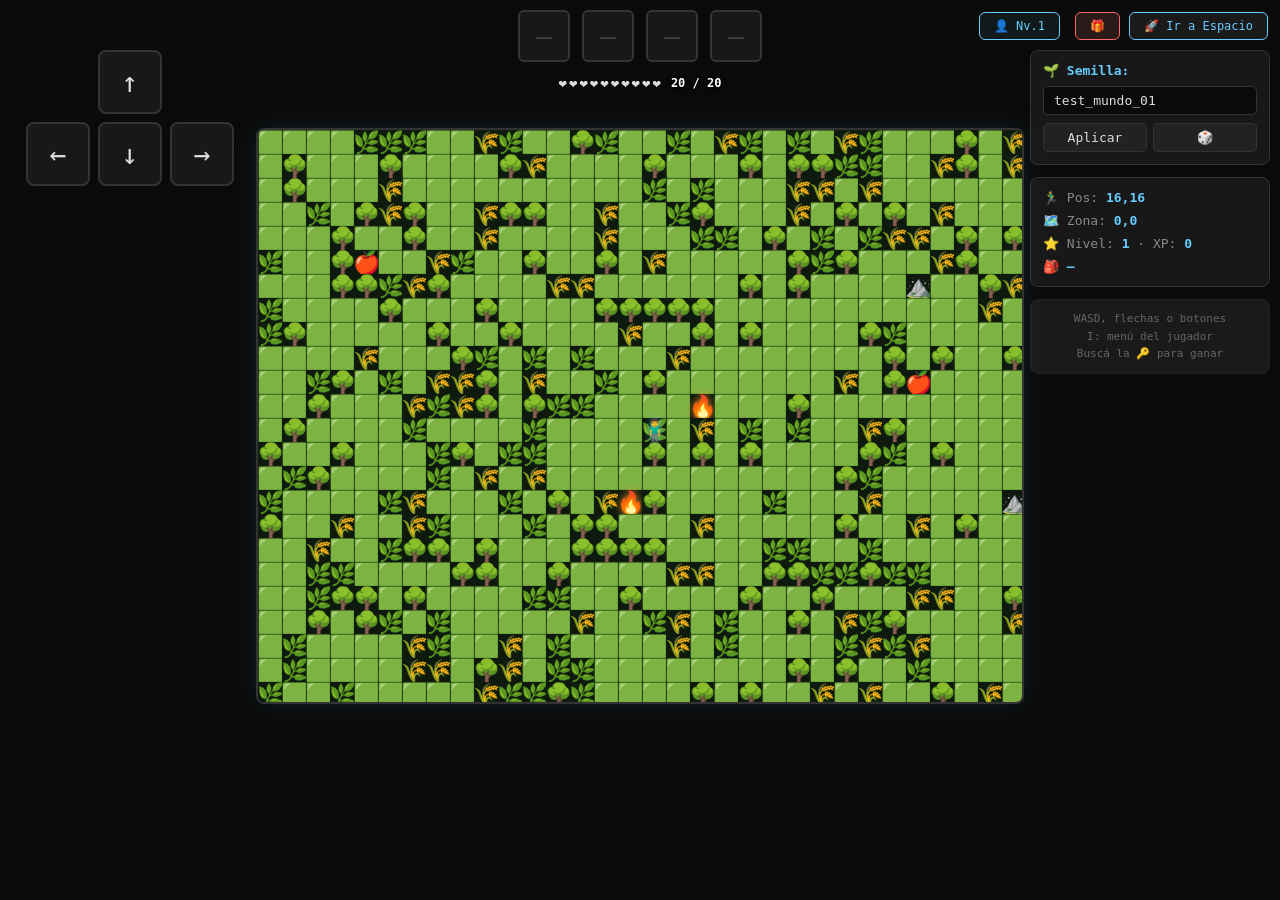
==== commit 49829fe3: "feat(F12/F1): equipamiento por niveles, pila 99 y ciclo día-noche" ====
--- a/index.html
+++ b/index.html
@@ -2,7 +2,7 @@
 <html lang="es">
 <head>
 <meta charset="UTF-8">
-<title>Roguelike · v2.8-alpha</title>
+<title>Roguelike · v2.10-alpha</title>
 <link rel="stylesheet" href="css/estilo.css">
 </head>
 <body>
@@ -109,6 +109,8 @@
 <script src="js/systems/progresion.js"></script>
 <script src="js/world/chunks.js"></script>
 <script src="js/entities/items.js"></script>
+<script src="js/systems/equipamiento.js"></script>
+<script src="js/systems/ciclo.js"></script>
 <script src="js/entities/mobs.js"></script>
 <script src="js/systems/loot.js"></script>
 <script src="js/entities/enemigos.js"></script>
--- a/css/estilo.css
+++ b/css/estilo.css
@@ -365,9 +365,28 @@
 }
 
 #mapa .tile {
-  display: flex;
-  align-items: center;
-  justify-content: center;
+  position: relative;
+  display: flex;
+  align-items: center;
+  justify-content: center;
+}
+
+/* ─── Velo de oscuridad del ciclo día-noche (F1) ───
+   La opacidad sale de --osc (luz local) o --osc-global (fase). */
+#mapa .tile::after {
+  content: "";
+  position: absolute;
+  inset: 0;
+  background: #02040a;
+  opacity: var(--osc, var(--osc-global, 0));
+  pointer-events: none;
+  z-index: 5;
+}
+
+/* ─── Hoguera del spawn: titileo del fuego ─── */
+@keyframes hoguera-titilar {
+  from { transform: scale(0.94) translateY(1px); }
+  to   { transform: scale(1.06) translateY(-1px); }
 }
 
 #jugador-fijo {
@@ -1488,7 +1507,7 @@
 }
 
 /* ---------------------------------------------------------------
-   MEN� DEL JUGADOR (F30)
+   MENÚ DEL JUGADOR (F30/F12)
    --------------------------------------------------------------- */
 
 #btn-jugador {
@@ -1743,6 +1762,78 @@
   font-size: 14px;
 }
 
+.menu-seccion { margin-top: 14px; }
+.menu-seccion:first-child { margin-top: 0; }
+.menu-seccion-titulo {
+  color: #9ab;
+  font-size: 11px;
+  text-transform: uppercase;
+  letter-spacing: 0.06em;
+  margin-bottom: 8px;
+}
+.menu-inventario-equipo { margin-top: 9px; }
+
+.menu-item-equipable { cursor: pointer; }
+.menu-item-equipable:hover { border-color: #3a6a86; background: #16222b; }
+.menu-item-accion { border-color: #2a4a3a; }
+
+.menu-equipar,
+.menu-quitar {
+  font-family: monospace;
+  font-size: 10px;
+  border-radius: 6px;
+  padding: 5px 8px;
+  cursor: pointer;
+  white-space: nowrap;
+}
+.menu-equipar {
+  background: #102a22;
+  border: 1px solid #3c9;
+  color: #7fe;
+}
+.menu-equipar:hover { background: #1a4638; }
+.menu-quitar {
+  background: #2a1418;
+  border: 1px solid #a55;
+  color: #f99;
+}
+.menu-quitar:hover { background: #3d1c22; }
+
+.menu-equipo-grid {
+  display: grid;
+  grid-template-columns: repeat(2, minmax(0, 1fr));
+  gap: 9px;
+}
+.menu-equipo-slot {
+  display: flex;
+  align-items: center;
+  gap: 9px;
+  background: #101720;
+  border: 1px dashed #2a3a46;
+  border-radius: 8px;
+  padding: 8px 10px;
+}
+.menu-equipo-slot.vacio { opacity: 0.62; }
+.menu-equipo-icono { font-size: 22px; }
+.menu-equipo-info { display: flex; flex-direction: column; flex: 1; min-width: 0; }
+.menu-equipo-info strong { color: #dff; font-size: 12px; }
+.menu-equipo-info small { color: #667; font-size: 10px; }
+
+.nivel-0 { }
+.nivel-1 {
+  box-shadow: 0 0 0 1px rgba(140, 200, 255, 0.35) inset, 0 0 8px rgba(120, 190, 255, 0.18);
+}
+.nivel-2 {
+  border-color: #6ad !important;
+  box-shadow: 0 0 0 1px rgba(120, 210, 255, 0.5) inset, 0 0 12px rgba(120, 210, 255, 0.35);
+}
+.nivel-3 {
+  border-color: #fc6 !important;
+  box-shadow: 0 0 0 1px rgba(255, 220, 120, 0.6) inset, 0 0 16px rgba(255, 205, 90, 0.45);
+}
+.nivel-3 .menu-item-info strong,
+.nivel-3 .menu-equipo-info strong { color: #ffe6a0; }
+
 .menu-jugador-pie {
   padding: 8px 16px;
   color: #667;
@@ -1753,7 +1844,7 @@
 }
 
 @media (max-width: 620px) {
-  .menu-stats, .menu-inventario { grid-template-columns: 1fr; }
+  .menu-stats, .menu-inventario, .menu-equipo-grid { grid-template-columns: 1fr; }
   .menu-habilidad { align-items: flex-start; flex-wrap: wrap; }
   .menu-comprar { margin-left: 54px; }
 }
